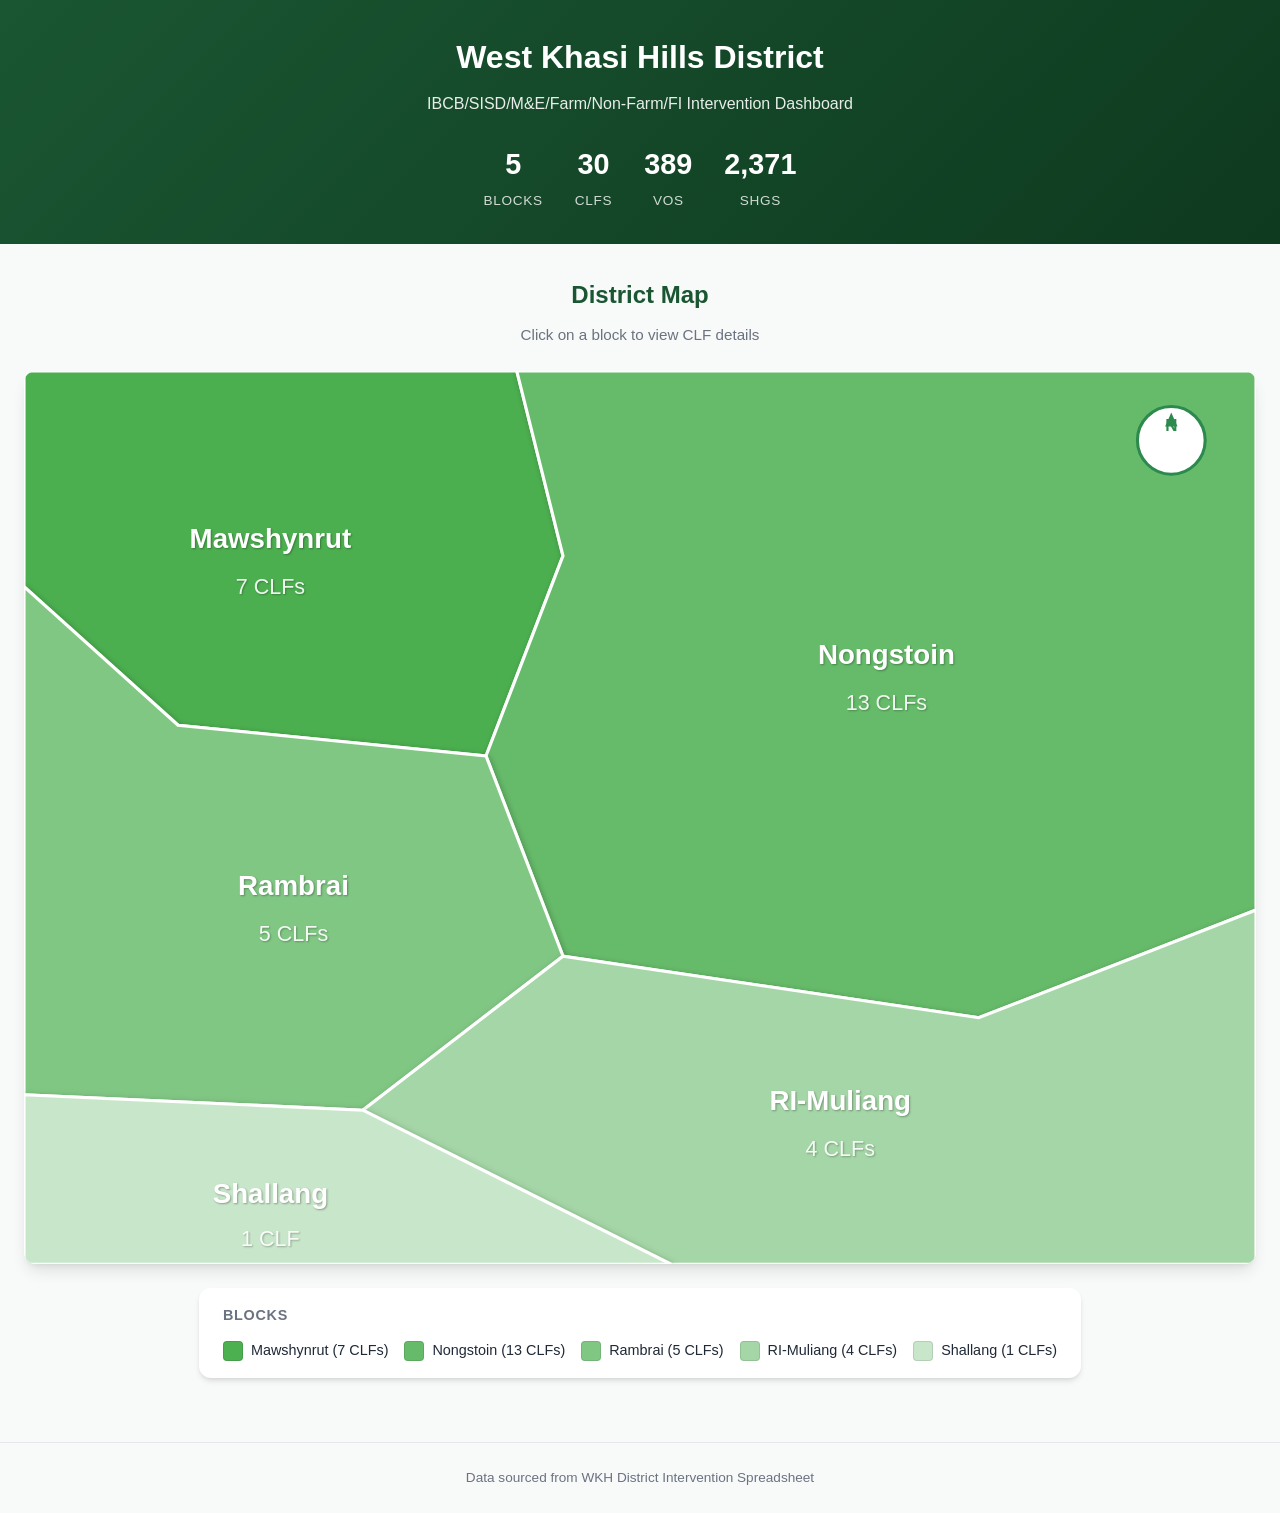
==== block.html @ 67abf34e "WKH District Intervention Dashboard - Interactive map with block-wise CLF data" ====
<!DOCTYPE html>
<html lang="en">
<head>
  <meta charset="UTF-8">
  <meta name="viewport" content="width=device-width, initial-scale=1.0">
  <title>Block Details - WKH Dashboard</title>
  <link rel="stylesheet" href="css/style.css">
</head>
<body>
  <header class="header header-block">
    <div class="header-content">
      <div class="nav-bar">
        <a href="index.html" class="back-btn">&larr; Back to Map</a>
      </div>
      <h1 class="block-name" id="blockName"></h1>
      <p class="block-subtitle" id="blockSubtitle"></p>
      <div class="block-summary" id="blockSummary"></div>
    </div>
  </header>

  <main class="main">
    <section class="clf-section">
      <h2 class="section-title">CLF Details</h2>
      <div class="clf-grid" id="clfGrid"></div>
    </section>
  </main>

  <div class="modal" id="interventionModal">
    <div class="modal-content">
      <div class="modal-header">
        <h3 class="modal-title" id="modalTitle"></h3>
        <button class="modal-close" id="modalClose">&times;</button>
      </div>
      <div class="modal-body" id="modalBody"></div>
    </div>
  </div>

  <footer class="footer">
    <p>Data sourced from WKH District Intervention Spreadsheet</p>
  </footer>

  <script src="js/data.js"></script>
  <script src="js/block.js"></script>
</body>
</html>
---- css/style.css ----
:root {
  --primary: #1a5632;
  --primary-light: #2d8a4e;
  --primary-dark: #0e3a1f;
  --accent: #f59e0b;
  --bg: #f8faf9;
  --card-bg: #ffffff;
  --text: #1f2937;
  --text-light: #6b7280;
  --border: #e5e7eb;
  --shadow: 0 4px 6px -1px rgba(0, 0, 0, 0.1), 0 2px 4px -2px rgba(0, 0, 0, 0.1);
  --shadow-lg: 0 10px 15px -3px rgba(0, 0, 0, 0.1), 0 4px 6px -4px rgba(0, 0, 0, 0.1);
  --radius: 12px;
  --heat-1: #d1fae5;
  --heat-2: #a7f3d0;
  --heat-3: #6ee7b7;
  --heat-4: #34d399;
  --heat-5: #10b981;
}

* {
  margin: 0;
  padding: 0;
  box-sizing: border-box;
}

body {
  font-family: 'Segoe UI', Tahoma, Geneva, Verdana, sans-serif;
  background: var(--bg);
  color: var(--text);
  line-height: 1.6;
  min-height: 100vh;
}

.header {
  background: linear-gradient(135deg, var(--primary) 0%, var(--primary-dark) 100%);
  color: white;
  padding: 2rem 1.5rem;
  text-align: center;
}

.header-block {
  padding-bottom: 1rem;
}

.header-content {
  max-width: 1200px;
  margin: 0 auto;
}

.nav-bar {
  margin-bottom: 1rem;
}

.back-btn {
  color: white;
  text-decoration: none;
  font-size: 0.95rem;
  opacity: 0.9;
  display: inline-flex;
  align-items: center;
  gap: 0.5rem;
  padding: 0.5rem 1rem;
  border-radius: 6px;
  transition: all 0.2s;
}

.back-btn:hover {
  background: rgba(255, 255, 255, 0.15);
  opacity: 1;
}

.district-name, .block-name {
  font-size: 2rem;
  font-weight: 700;
  margin-bottom: 0.5rem;
}

.subtitle, .block-subtitle {
  font-size: 1rem;
  opacity: 0.9;
  margin-bottom: 1.5rem;
}

.summary-stats, .block-summary {
  display: flex;
  justify-content: center;
  gap: 2rem;
  flex-wrap: wrap;
}

.stat-item {
  text-align: center;
}

.stat-value {
  font-size: 1.8rem;
  font-weight: 700;
  display: block;
}

.stat-label {
  font-size: 0.85rem;
  opacity: 0.8;
  text-transform: uppercase;
  letter-spacing: 0.05em;
}

.main {
  max-width: 1200px;
  margin: 0 auto;
  padding: 2rem 1.5rem;
}

.section-title {
  font-size: 1.5rem;
  color: var(--primary);
  margin-bottom: 0.5rem;
}

.section-subtitle {
  color: var(--text-light);
  margin-bottom: 1.5rem;
  font-size: 0.95rem;
}

/* Map Section */
.map-section {
  text-align: center;
}

.map-container {
  display: flex;
  flex-direction: column;
  align-items: center;
  gap: 1.5rem;
}

#districtMap {
  width: 100%;
  height: auto;
  background: white;
  border-radius: var(--radius);
  box-shadow: var(--shadow-lg);
  display: block;
}

.block-group {
  cursor: pointer;
  transition: all 0.3s ease;
}

.block-group:hover .block-area {
  filter: brightness(1.1);
  stroke-width: 3;
  stroke: var(--primary-dark);
}

.block-area {
  transition: all 0.3s ease;
}

.block-label {
  font-size: 16px;
  font-weight: 600;
  fill: white;
  pointer-events: none;
  text-shadow: 1px 1px 2px rgba(0, 0, 0, 0.3);
}

.block-clfs {
  font-size: 12px;
  fill: white;
  pointer-events: none;
  opacity: 0.9;
  text-shadow: 1px 1px 2px rgba(0, 0, 0, 0.3);
}

.district-label {
  font-size: 20px;
  font-weight: 700;
  fill: var(--primary-dark);
  letter-spacing: 2px;
}

.map-legend {
  background: white;
  padding: 1rem 1.5rem;
  border-radius: var(--radius);
  box-shadow: var(--shadow);
  text-align: left;
}

.map-legend h3 {
  font-size: 0.9rem;
  color: var(--text-light);
  margin-bottom: 0.75rem;
  text-transform: uppercase;
  letter-spacing: 0.05em;
}

.legend-items {
  display: flex;
  flex-wrap: wrap;
  gap: 1rem;
}

.legend-item {
  display: flex;
  align-items: center;
  gap: 0.5rem;
  font-size: 0.9rem;
}

.legend-color {
  width: 20px;
  height: 20px;
  border-radius: 4px;
  border: 1px solid rgba(0, 0, 0, 0.1);
}

/* CLF Grid */
.clf-section {
  margin-top: 1rem;
}

.clf-grid {
  display: grid;
  gap: 1.25rem;
}

.clf-card {
  background: var(--card-bg);
  border-radius: var(--radius);
  padding: 1.5rem;
  box-shadow: var(--shadow);
  border: 1px solid var(--border);
  transition: all 0.2s;
}

.clf-card:hover {
  box-shadow: var(--shadow-lg);
  border-color: var(--primary-light);
}

.clf-header {
  display: flex;
  justify-content: space-between;
  align-items: flex-start;
  gap: 1rem;
  margin-bottom: 1.25rem;
  padding-bottom: 1rem;
  border-bottom: 1px solid var(--border);
}

.clf-name {
  font-size: 1.1rem;
  font-weight: 600;
  color: var(--primary-dark);
  flex: 1;
  line-height: 1.4;
}

.clf-counts {
  display: flex;
  gap: 0.75rem;
  flex-shrink: 0;
}

.count-badge {
  display: flex;
  flex-direction: column;
  align-items: center;
  padding: 0.75rem 1rem;
  border-radius: 8px;
  min-width: 70px;
}

.count-badge.vo {
  background: #dbeafe;
}

.count-badge.shg {
  background: #fef3c7;
}

.count-icon {
  font-size: 1.2rem;
  margin-bottom: 0.25rem;
}

.count-value {
  font-size: 1.4rem;
  font-weight: 700;
  color: var(--text);
}

.count-label {
  font-size: 0.75rem;
  color: var(--text-light);
  text-transform: uppercase;
}

.intervention-buttons {
  display: flex;
  gap: 0.75rem;
  flex-wrap: wrap;
}

.intervention-btn {
  display: flex;
  align-items: center;
  gap: 0.5rem;
  padding: 0.75rem 1.25rem;
  border: 2px solid var(--border);
  background: white;
  border-radius: 8px;
  cursor: pointer;
  font-size: 0.9rem;
  font-weight: 500;
  transition: all 0.2s;
}

.intervention-btn:hover {
  transform: translateY(-2px);
  box-shadow: var(--shadow);
}

.intervention-btn.farm {
  border-color: #86efac;
  color: #166534;
}

.intervention-btn.farm:hover {
  background: #dcfce7;
}

.intervention-btn.nonfarm {
  border-color: #fcd34d;
  color: #92400e;
}

.intervention-btn.nonfarm:hover {
  background: #fef9c3;
}

.intervention-btn.fi {
  border-color: #93c5fd;
  color: #1e40af;
}

.intervention-btn.fi:hover {
  background: #dbeafe;
}

.btn-icon {
  font-size: 1.1rem;
}

.btn-text {
  font-weight: 600;
}

/* Modal */
.modal {
  position: fixed;
  top: 0;
  left: 0;
  right: 0;
  bottom: 0;
  background: rgba(0, 0, 0, 0.5);
  display: flex;
  align-items: center;
  justify-content: center;
  z-index: 1000;
  opacity: 0;
  visibility: hidden;
  transition: all 0.3s;
}

.modal.active {
  opacity: 1;
  visibility: visible;
}

.modal-content {
  background: white;
  border-radius: var(--radius);
  width: 90%;
  max-width: 600px;
  max-height: 90vh;
  overflow: hidden;
  transform: translateY(20px);
  transition: all 0.3s;
  box-shadow: var(--shadow-lg);
}

.modal.active .modal-content {
  transform: translateY(0);
}

.modal-header {
  display: flex;
  justify-content: space-between;
  align-items: center;
  padding: 1.25rem 1.5rem;
  border-bottom: 1px solid var(--border);
  background: var(--bg);
}

.modal-title {
  font-size: 1.1rem;
  color: var(--primary-dark);
  flex: 1;
  padding-right: 1rem;
}

.modal-close {
  background: none;
  border: none;
  font-size: 1.5rem;
  cursor: pointer;
  color: var(--text-light);
  width: 36px;
  height: 36px;
  display: flex;
  align-items: center;
  justify-content: center;
  border-radius: 50%;
  transition: all 0.2s;
}

.modal-close:hover {
  background: var(--border);
  color: var(--text);
}

.modal-body {
  padding: 1.5rem;
  overflow-y: auto;
  max-height: calc(90vh - 80px);
}

.intervention-detail {
  display: flex;
  flex-direction: column;
  gap: 1rem;
}

.detail-row {
  display: flex;
  flex-direction: column;
  gap: 0.25rem;
}

.detail-label {
  font-size: 0.85rem;
  color: var(--text-light);
  text-transform: uppercase;
  letter-spacing: 0.05em;
}

.detail-value {
  font-size: 1rem;
  color: var(--text);
}

.detail-image {
  margin-top: 0.5rem;
}

.intervention-image {
  width: 100%;
  max-height: 300px;
  object-fit: cover;
  border-radius: 8px;
}

.intervention-placeholder {
  width: 100%;
  height: 150px;
  background: linear-gradient(135deg, var(--heat-1) 0%, var(--heat-2) 100%);
  border-radius: 8px;
  display: flex;
  flex-direction: column;
  align-items: center;
  justify-content: center;
  color: var(--text-light);
  gap: 0.5rem;
}

.placeholder-icon {
  font-size: 2rem;
}

/* Footer */
.footer {
  text-align: center;
  padding: 1.5rem;
  color: var(--text-light);
  font-size: 0.85rem;
  border-top: 1px solid var(--border);
  margin-top: 2rem;
}

/* Responsive - Tablet */
@media (max-width: 900px) {
  .block-label {
    font-size: 14px;
  }

  .block-clfs {
    font-size: 11px;
  }
}

/* Responsive - Mobile Landscape */
@media (max-width: 768px) {
  .header {
    padding: 1.5rem 1rem;
  }

  .district-name, .block-name {
    font-size: 1.5rem;
  }

  .subtitle, .block-subtitle {
    font-size: 0.9rem;
  }

  .summary-stats, .block-summary {
    gap: 1rem;
  }

  .stat-value {
    font-size: 1.4rem;
  }

  .stat-label {
    font-size: 0.75rem;
  }

  .main {
    padding: 1.25rem;
  }

  .section-title {
    font-size: 1.25rem;
  }

  .block-label {
    font-size: 12px;
  }

  .block-clfs {
    font-size: 9px;
  }

  .clf-header {
    flex-direction: column;
  }

  .clf-counts {
    width: 100%;
    justify-content: flex-start;
  }

  .intervention-buttons {
    width: 100%;
  }

  .intervention-btn {
    flex: 1;
    justify-content: center;
    min-width: 100px;
  }

  .legend-items {
    gap: 0.75rem;
  }

  .legend-item {
    font-size: 0.8rem;
  }

  .legend-color {
    width: 16px;
    height: 16px;
  }
}

/* Responsive - Mobile Portrait */
@media (max-width: 480px) {
  .header {
    padding: 1.25rem 0.75rem;
  }

  .district-name, .block-name {
    font-size: 1.3rem;
  }

  .main {
    padding: 0.75rem;
  }

  .summary-stats, .block-summary {
    flex-direction: column;
    gap: 0.75rem;
  }

  .stat-value {
    font-size: 1.2rem;
  }

  .block-label {
    font-size: 10px;
  }

  .block-clfs {
    font-size: 8px;
  }

  .map-legend {
    padding: 0.75rem 1rem;
  }

  .map-legend h3 {
    font-size: 0.8rem;
  }

  .legend-items {
    gap: 0.5rem;
  }

  .legend-item {
    font-size: 0.7rem;
    gap: 0.35rem;
  }

  .legend-color {
    width: 12px;
    height: 12px;
  }

  .clf-card {
    padding: 1rem;
  }

  .clf-name {
    font-size: 0.95rem;
  }

  .count-badge {
    flex-direction: row;
    min-width: auto;
    gap: 0.5rem;
    padding: 0.5rem 0.75rem;
  }

  .count-icon {
    margin-bottom: 0;
  }

  .count-value {
    font-size: 1.1rem;
  }

  .count-label {
    font-size: 0.7rem;
  }

  .intervention-btn {
    padding: 0.6rem 0.75rem;
    font-size: 0.8rem;
  }

  .btn-icon {
    font-size: 0.9rem;
  }

  .modal-content {
    width: 95%;
    max-height: 95vh;
  }

  .modal-header {
    padding: 1rem;
  }

  .modal-title {
    font-size: 0.95rem;
  }

  .modal-body {
    padding: 1rem;
  }
}

/* Responsive - Very Small Screens */
@media (max-width: 360px) {
  .district-name, .block-name {
    font-size: 1.1rem;
  }

  .stat-value {
    font-size: 1rem;
  }

  .block-label {
    font-size: 8px;
  }

  .block-clfs {
    font-size: 7px;
  }
}

/* Tooltip */
.tooltip {
  position: fixed;
  background: var(--primary-dark);
  color: white;
  padding: 0.75rem 1rem;
  border-radius: 8px;
  font-size: 0.85rem;
  pointer-events: none;
  z-index: 1000;
  display: none;
  max-width: 300px;
  box-shadow: var(--shadow-lg);
}

.tooltip::after {
  content: '';
  position: absolute;
  top: 100%;
  left: 50%;
  transform: translateX(-50%);
  border: 6px solid transparent;
  border-top-color: var(--primary-dark);
}

.tooltip-title {
  font-weight: 600;
  margin-bottom: 0.3rem;
}

.tooltip-stats {
  display: flex;
  gap: 1rem;
  font-size: 0.8rem;
  opacity: 0.9;
}

/* Responsive - Large Screens */
@media (min-width: 1200px) {
  .main {
    max-width: 1400px;
  }

  .block-label {
    font-size: 18px;
  }

  .block-clfs {
    font-size: 14px;
  }
}

/* Responsive - Extra Large Screens */
@media (min-width: 1600px) {
  .block-label {
    font-size: 20px;
  }

  .block-clfs {
    font-size: 15px;
  }
}
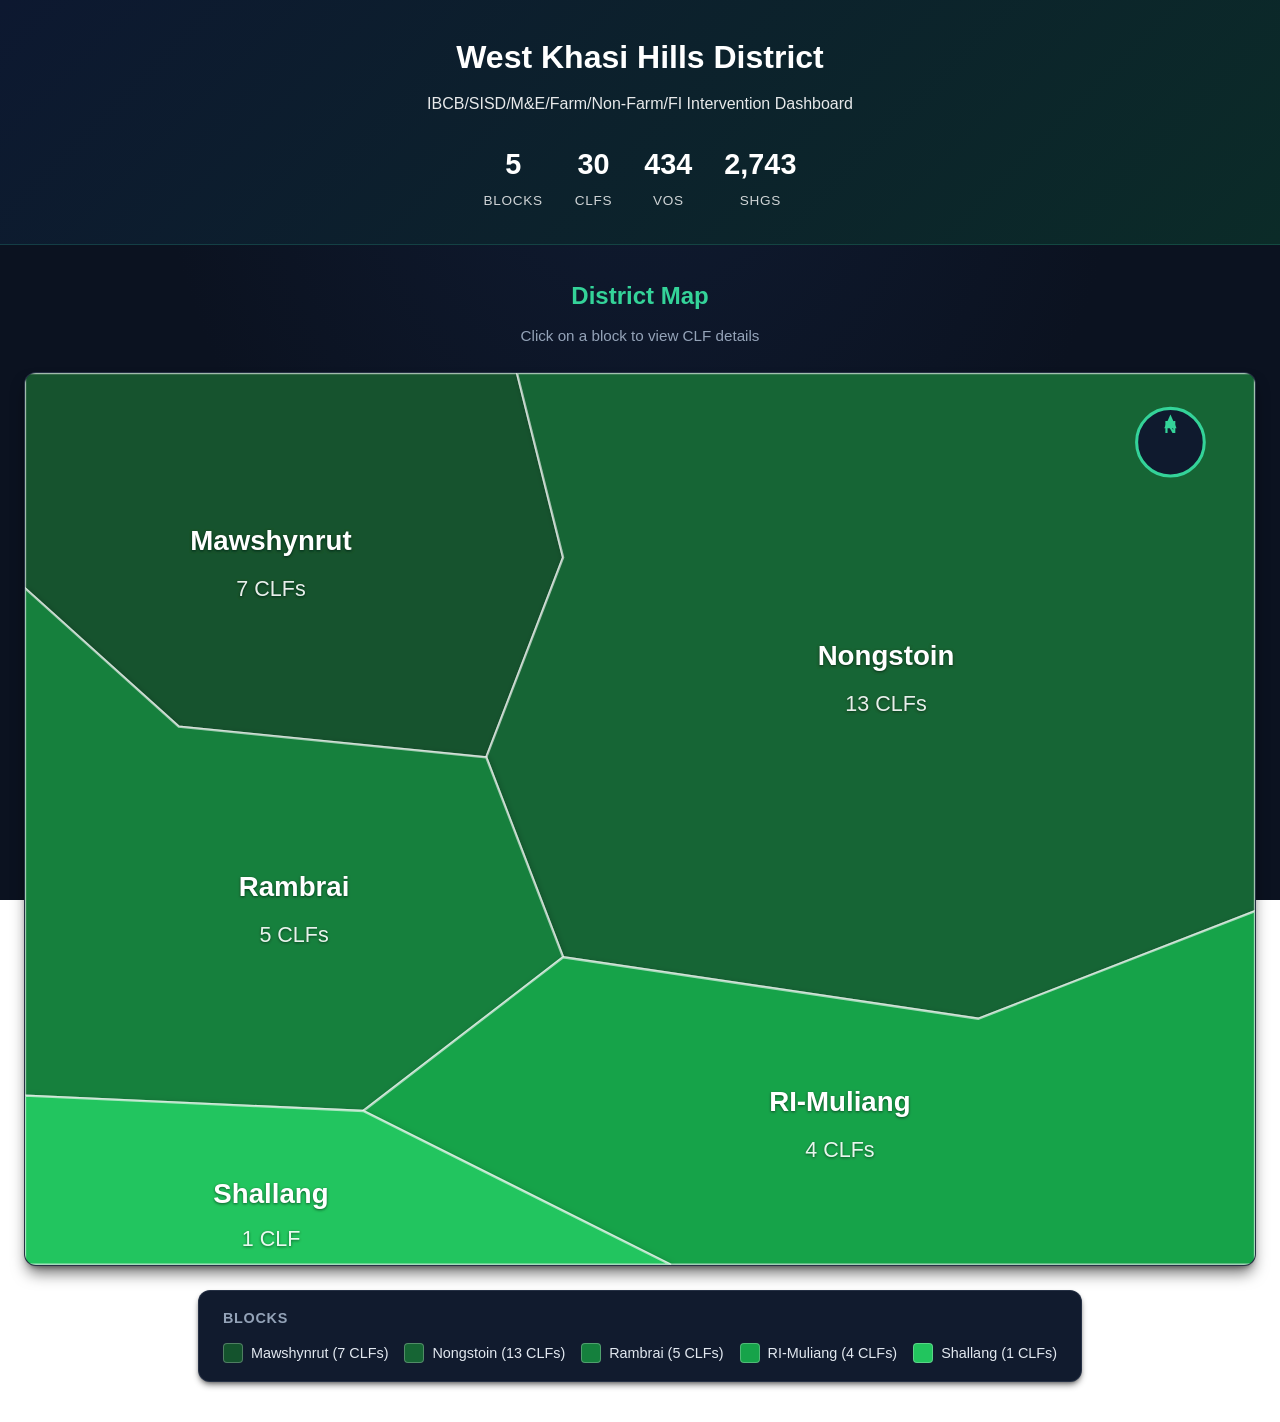
==== commit 470b927b: "Cache-bust asset URLs to prevent stale tooltip JS" ====
--- a/block.html
+++ b/block.html
@@ -4,7 +4,7 @@
   <meta charset="UTF-8">
   <meta name="viewport" content="width=device-width, initial-scale=1.0">
   <title>Block Details - WKH Dashboard</title>
-  <link rel="stylesheet" href="css/style.css">
+  <link rel="stylesheet" href="css/style.css?v=20260806a">
 </head>
 <body>
   <header class="header header-block">
@@ -39,7 +39,7 @@
     <p>Data sourced from WKH District Intervention Spreadsheet</p>
   </footer>
 
-  <script src="js/data.js"></script>
-  <script src="js/block.js"></script>
+  <script src="js/data.js?v=20260806a"></script>
+  <script src="js/block.js?v=20260806a"></script>
 </body>
 </html>
--- a/css/style.css
+++ b/css/style.css
@@ -1,21 +1,23 @@
 :root {
-  --primary: #1a5632;
-  --primary-light: #2d8a4e;
-  --primary-dark: #0e3a1f;
-  --accent: #f59e0b;
-  --bg: #f8faf9;
-  --card-bg: #ffffff;
-  --text: #1f2937;
-  --text-light: #6b7280;
-  --border: #e5e7eb;
-  --shadow: 0 4px 6px -1px rgba(0, 0, 0, 0.1), 0 2px 4px -2px rgba(0, 0, 0, 0.1);
-  --shadow-lg: 0 10px 15px -3px rgba(0, 0, 0, 0.1), 0 4px 6px -4px rgba(0, 0, 0, 0.1);
+  --primary: #34d399;
+  --primary-light: #6ee7b7;
+  --primary-dark: #10b981;
+  --accent: #fbbf24;
+  --bg: #0b1220;
+  --bg-elevated: #0f1a2e;
+  --card-bg: #111b2e;
+  --text: #e2e8f0;
+  --text-light: #94a3b8;
+  --border: rgba(148, 163, 184, 0.16);
+  --border-strong: rgba(148, 163, 184, 0.28);
+  --shadow: 0 4px 6px -1px rgba(0, 0, 0, 0.45), 0 2px 4px -2px rgba(0, 0, 0, 0.45);
+  --shadow-lg: 0 10px 15px -3px rgba(0, 0, 0, 0.55), 0 4px 6px -4px rgba(0, 0, 0, 0.55);
   --radius: 12px;
-  --heat-1: #d1fae5;
-  --heat-2: #a7f3d0;
-  --heat-3: #6ee7b7;
-  --heat-4: #34d399;
-  --heat-5: #10b981;
+  --heat-1: rgba(52, 211, 153, 0.12);
+  --heat-2: rgba(52, 211, 153, 0.3);
+  --heat-3: rgba(52, 211, 153, 0.45);
+  --heat-4: rgba(52, 211, 153, 0.6);
+  --heat-5: rgba(52, 211, 153, 0.8);
 }
 
 * {
@@ -26,17 +28,40 @@
 
 body {
   font-family: 'Segoe UI', Tahoma, Geneva, Verdana, sans-serif;
-  background: var(--bg);
+  background: radial-gradient(ellipse at top, #101c33 0%, var(--bg) 55%);
+  background-attachment: fixed;
   color: var(--text);
   line-height: 1.6;
   min-height: 100vh;
 }
 
+::-webkit-scrollbar {
+  width: 10px;
+}
+
+::-webkit-scrollbar-track {
+  background: var(--bg);
+}
+
+::-webkit-scrollbar-thumb {
+  background: #1f2d44;
+  border-radius: 6px;
+}
+
+::-webkit-scrollbar-thumb:hover {
+  background: #2b3d5c;
+}
+
+::selection {
+  background: rgba(52, 211, 153, 0.3);
+}
+
 .header {
-  background: linear-gradient(135deg, var(--primary) 0%, var(--primary-dark) 100%);
+  background: linear-gradient(135deg, #0d1830 0%, #0b2b28 100%);
   color: white;
   padding: 2rem 1.5rem;
   text-align: center;
+  border-bottom: 1px solid rgba(52, 211, 153, 0.2);
 }
 
 .header-block {
@@ -139,9 +164,10 @@
 #districtMap {
   width: 100%;
   height: auto;
-  background: white;
+  background: var(--card-bg);
   border-radius: var(--radius);
   box-shadow: var(--shadow-lg);
+  border: 1px solid var(--border);
   display: block;
 }
 
@@ -165,7 +191,7 @@
   font-weight: 600;
   fill: white;
   pointer-events: none;
-  text-shadow: 1px 1px 2px rgba(0, 0, 0, 0.3);
+  text-shadow: 0 1px 3px rgba(0, 0, 0, 0.55);
 }
 
 .block-clfs {
@@ -173,7 +199,7 @@
   fill: white;
   pointer-events: none;
   opacity: 0.9;
-  text-shadow: 1px 1px 2px rgba(0, 0, 0, 0.3);
+  text-shadow: 0 1px 3px rgba(0, 0, 0, 0.55);
 }
 
 .district-label {
@@ -184,10 +210,11 @@
 }
 
 .map-legend {
-  background: white;
+  background: var(--card-bg);
   padding: 1rem 1.5rem;
   border-radius: var(--radius);
   box-shadow: var(--shadow);
+  border: 1px solid var(--border);
   text-align: left;
 }
 
@@ -216,7 +243,7 @@
   width: 20px;
   height: 20px;
   border-radius: 4px;
-  border: 1px solid rgba(0, 0, 0, 0.1);
+  border: 1px solid rgba(255, 255, 255, 0.25);
 }
 
 /* CLF Grid */
@@ -256,13 +283,15 @@
 .clf-name {
   font-size: 1.1rem;
   font-weight: 600;
-  color: var(--primary-dark);
+  color: var(--primary-light);
   flex: 1;
   line-height: 1.4;
 }
 
 .clf-counts {
   display: flex;
+  flex-wrap: wrap;
+  justify-content: flex-end;
   gap: 0.75rem;
   flex-shrink: 0;
 }
@@ -277,11 +306,34 @@
 }
 
 .count-badge.vo {
-  background: #dbeafe;
+  background: rgba(59, 130, 246, 0.16);
 }
 
 .count-badge.shg {
-  background: #fef3c7;
+  background: rgba(245, 158, 11, 0.16);
+}
+
+.count-badge.vill {
+  background: rgba(16, 185, 129, 0.16);
+}
+
+.count-badge.actual {
+  background: rgba(168, 85, 247, 0.16);
+}
+
+.clf-meta {
+  display: flex;
+  flex-wrap: wrap;
+  gap: 0.4rem 1.25rem;
+  margin-bottom: 1rem;
+  font-size: 0.82rem;
+  color: var(--text-light);
+}
+
+.clf-meta-item {
+  display: inline-flex;
+  align-items: center;
+  gap: 0.35rem;
 }
 
 .count-icon {
@@ -313,7 +365,7 @@
   gap: 0.5rem;
   padding: 0.75rem 1.25rem;
   border: 2px solid var(--border);
-  background: white;
+  background: var(--card-bg);
   border-radius: 8px;
   cursor: pointer;
   font-size: 0.9rem;
@@ -327,30 +379,39 @@
 }
 
 .intervention-btn.farm {
-  border-color: #86efac;
-  color: #166534;
+  border-color: #34d399;
+  color: #6ee7b7;
 }
 
 .intervention-btn.farm:hover {
-  background: #dcfce7;
+  background: rgba(52, 211, 153, 0.14);
 }
 
 .intervention-btn.nonfarm {
-  border-color: #fcd34d;
-  color: #92400e;
+  border-color: #fbbf24;
+  color: #fcd34d;
 }
 
 .intervention-btn.nonfarm:hover {
-  background: #fef9c3;
+  background: rgba(251, 191, 36, 0.14);
 }
 
 .intervention-btn.fi {
-  border-color: #93c5fd;
-  color: #1e40af;
+  border-color: #60a5fa;
+  color: #93c5fd;
 }
 
 .intervention-btn.fi:hover {
-  background: #dbeafe;
+  background: rgba(96, 165, 250, 0.14);
+}
+
+.intervention-btn.sisd {
+  border-color: #c084fc;
+  color: #d8b4fe;
+}
+
+.intervention-btn.sisd:hover {
+  background: rgba(192, 132, 252, 0.14);
 }
 
 .btn-icon {
@@ -384,7 +445,7 @@
 }
 
 .modal-content {
-  background: white;
+  background: var(--card-bg);
   border-radius: var(--radius);
   width: 90%;
   max-width: 600px;
@@ -393,6 +454,7 @@
   transform: translateY(20px);
   transition: all 0.3s;
   box-shadow: var(--shadow-lg);
+  border: 1px solid var(--border);
 }
 
 .modal.active .modal-content {
@@ -405,12 +467,12 @@
   align-items: center;
   padding: 1.25rem 1.5rem;
   border-bottom: 1px solid var(--border);
-  background: var(--bg);
+  background: var(--bg-elevated);
 }
 
 .modal-title {
   font-size: 1.1rem;
-  color: var(--primary-dark);
+  color: var(--primary-light);
   flex: 1;
   padding-right: 1rem;
 }
@@ -431,7 +493,7 @@
 }
 
 .modal-close:hover {
-  background: var(--border);
+  background: var(--border-strong);
   color: var(--text);
 }
 
@@ -476,6 +538,41 @@
   border-radius: 8px;
 }
 
+.folder-embed-wrapper {
+  display: flex;
+  flex-direction: column;
+  gap: 0.75rem;
+}
+
+.folder-embed {
+  width: 100%;
+  height: 320px;
+  border: 1px solid var(--border);
+  border-radius: 8px;
+  background: var(--bg-elevated);
+}
+
+.folder-link {
+  display: inline-flex;
+  align-items: center;
+  justify-content: center;
+  gap: 0.5rem;
+  padding: 0.6rem 1rem;
+  border: 1px solid var(--border-strong);
+  border-radius: 8px;
+  color: var(--primary-light);
+  text-decoration: none;
+  font-size: 0.9rem;
+  font-weight: 600;
+  background: rgba(52, 211, 153, 0.08);
+  transition: all 0.2s;
+}
+
+.folder-link:hover {
+  background: rgba(52, 211, 153, 0.16);
+  border-color: var(--primary);
+}
+
 .intervention-placeholder {
   width: 100%;
   height: 150px;
@@ -487,10 +584,17 @@
   justify-content: center;
   color: var(--text-light);
   gap: 0.5rem;
+  border: 1px solid var(--border);
 }
 
 .placeholder-icon {
   font-size: 2rem;
+}
+
+.placeholder-hint {
+  font-size: 0.8rem;
+  opacity: 0.7;
+  margin-top: 0.5rem;
 }
 
 /* Footer */
@@ -718,16 +822,17 @@
 /* Tooltip */
 .tooltip {
   position: fixed;
-  background: var(--primary-dark);
-  color: white;
+  background: var(--card-bg);
+  color: var(--text);
   padding: 0.75rem 1rem;
   border-radius: 8px;
   font-size: 0.85rem;
   pointer-events: none;
   z-index: 1000;
   display: none;
-  max-width: 300px;
+  max-width: 380px;
   box-shadow: var(--shadow-lg);
+  border: 1px solid var(--border-strong);
 }
 
 .tooltip::after {
@@ -737,7 +842,7 @@
   left: 50%;
   transform: translateX(-50%);
   border: 6px solid transparent;
-  border-top-color: var(--primary-dark);
+  border-top-color: var(--card-bg);
 }
 
 .tooltip-title {
@@ -747,7 +852,8 @@
 
 .tooltip-stats {
   display: flex;
-  gap: 1rem;
+  flex-wrap: wrap;
+  gap: 0.4rem 1rem;
   font-size: 0.8rem;
   opacity: 0.9;
 }
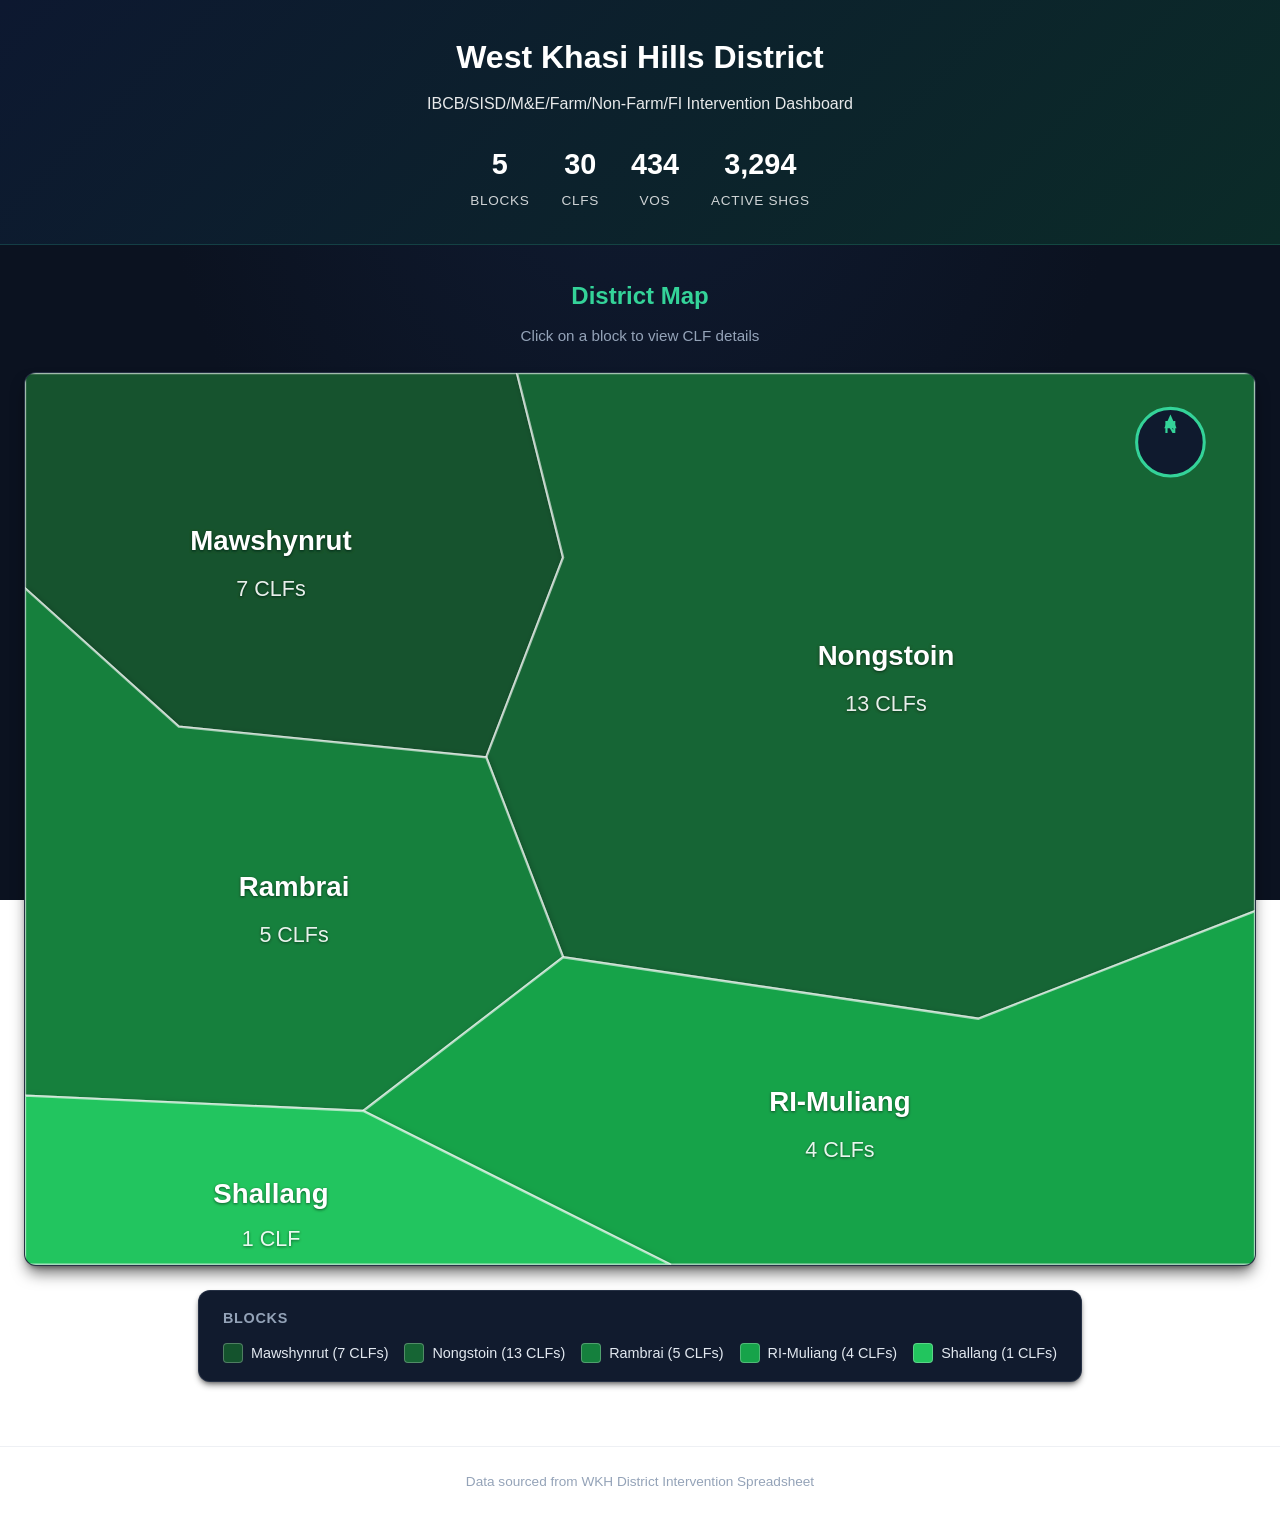
==== commit 78063987: "Replace SHG counts with Active SHG from D02 SHG export" ====
--- a/block.html
+++ b/block.html
@@ -4,7 +4,7 @@
   <meta charset="UTF-8">
   <meta name="viewport" content="width=device-width, initial-scale=1.0">
   <title>Block Details - WKH Dashboard</title>
-  <link rel="stylesheet" href="css/style.css?v=20260806a">
+  <link rel="stylesheet" href="css/style.css?v=20260806b">
 </head>
 <body>
   <header class="header header-block">
@@ -39,7 +39,7 @@
     <p>Data sourced from WKH District Intervention Spreadsheet</p>
   </footer>
 
-  <script src="js/data.js?v=20260806a"></script>
-  <script src="js/block.js?v=20260806a"></script>
+  <script src="js/data.js?v=20260806b"></script>
+  <script src="js/block.js?v=20260806b"></script>
 </body>
 </html>
--- a/css/style.css
+++ b/css/style.css
@@ -317,10 +317,6 @@
   background: rgba(16, 185, 129, 0.16);
 }
 
-.count-badge.actual {
-  background: rgba(168, 85, 247, 0.16);
-}
-
 .clf-meta {
   display: flex;
   flex-wrap: wrap;
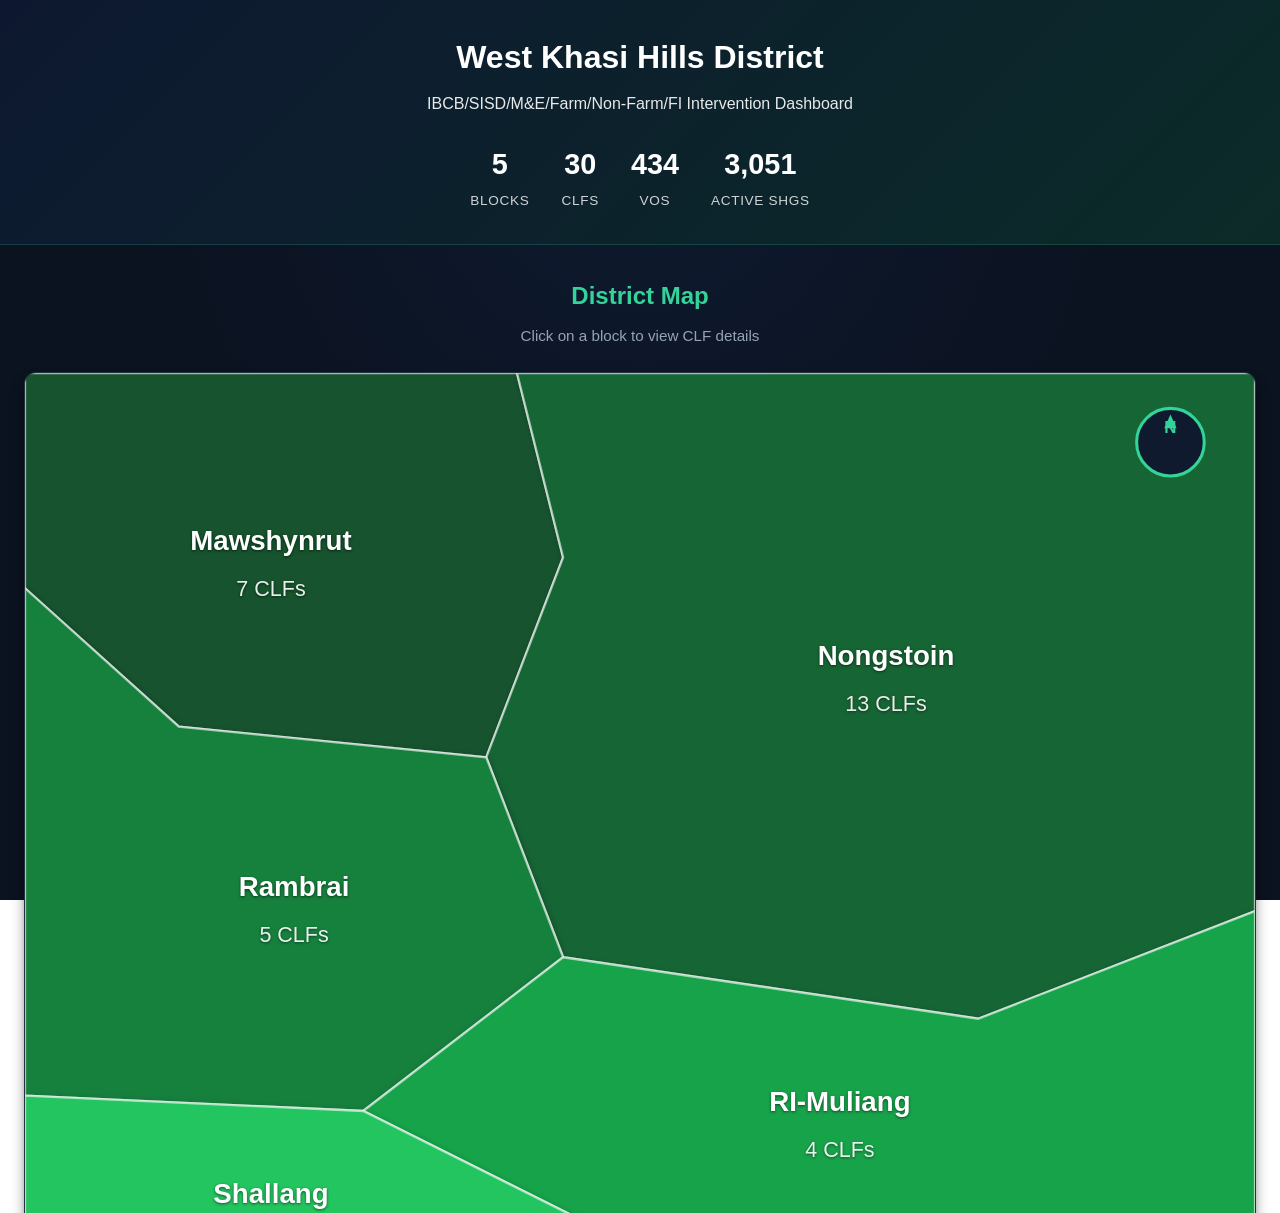
==== commit 9b877840: "Set Shallang block and NIASON CLF active SHG to 60 per D02 report" ====
--- a/block.html
+++ b/block.html
@@ -4,7 +4,7 @@
   <meta charset="UTF-8">
   <meta name="viewport" content="width=device-width, initial-scale=1.0">
   <title>Block Details - WKH Dashboard</title>
-  <link rel="stylesheet" href="css/style.css?v=20260806b">
+  <link rel="stylesheet" href="css/style.css?v=20260806c">
 </head>
 <body>
   <header class="header header-block">
@@ -39,7 +39,7 @@
     <p>Data sourced from WKH District Intervention Spreadsheet</p>
   </footer>
 
-  <script src="js/data.js?v=20260806b"></script>
-  <script src="js/block.js?v=20260806b"></script>
+  <script src="js/data.js?v=20260806c"></script>
+  <script src="js/block.js?v=20260806c"></script>
 </body>
 </html>
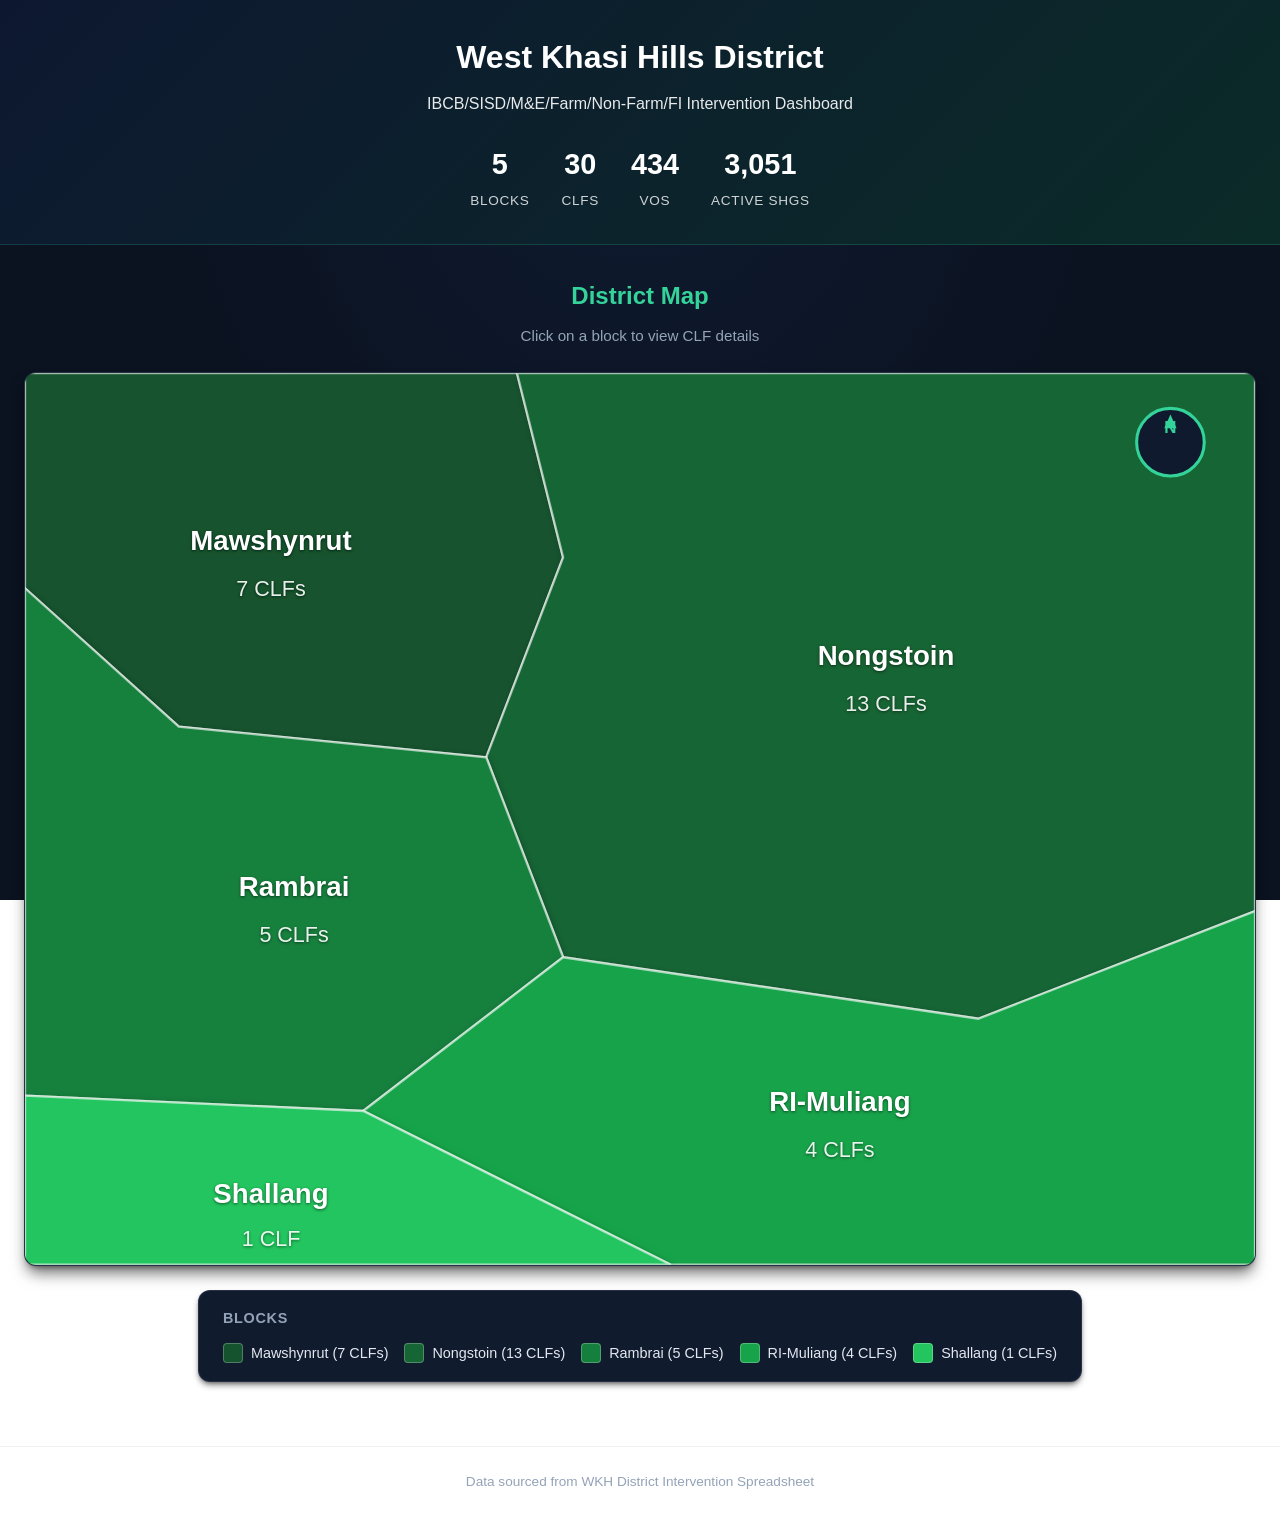
==== commit 9637e0b8: "Set KYNHUN and SHAT JINSHAI active SHG to D02 counts (0)" ====
--- a/block.html
+++ b/block.html
@@ -4,7 +4,7 @@
   <meta charset="UTF-8">
   <meta name="viewport" content="width=device-width, initial-scale=1.0">
   <title>Block Details - WKH Dashboard</title>
-  <link rel="stylesheet" href="css/style.css?v=20260806c">
+  <link rel="stylesheet" href="css/style.css?v=20260806d">
 </head>
 <body>
   <header class="header header-block">
@@ -39,7 +39,7 @@
     <p>Data sourced from WKH District Intervention Spreadsheet</p>
   </footer>
 
-  <script src="js/data.js?v=20260806c"></script>
-  <script src="js/block.js?v=20260806c"></script>
+  <script src="js/data.js?v=20260806d"></script>
+  <script src="js/block.js?v=20260806d"></script>
 </body>
 </html>
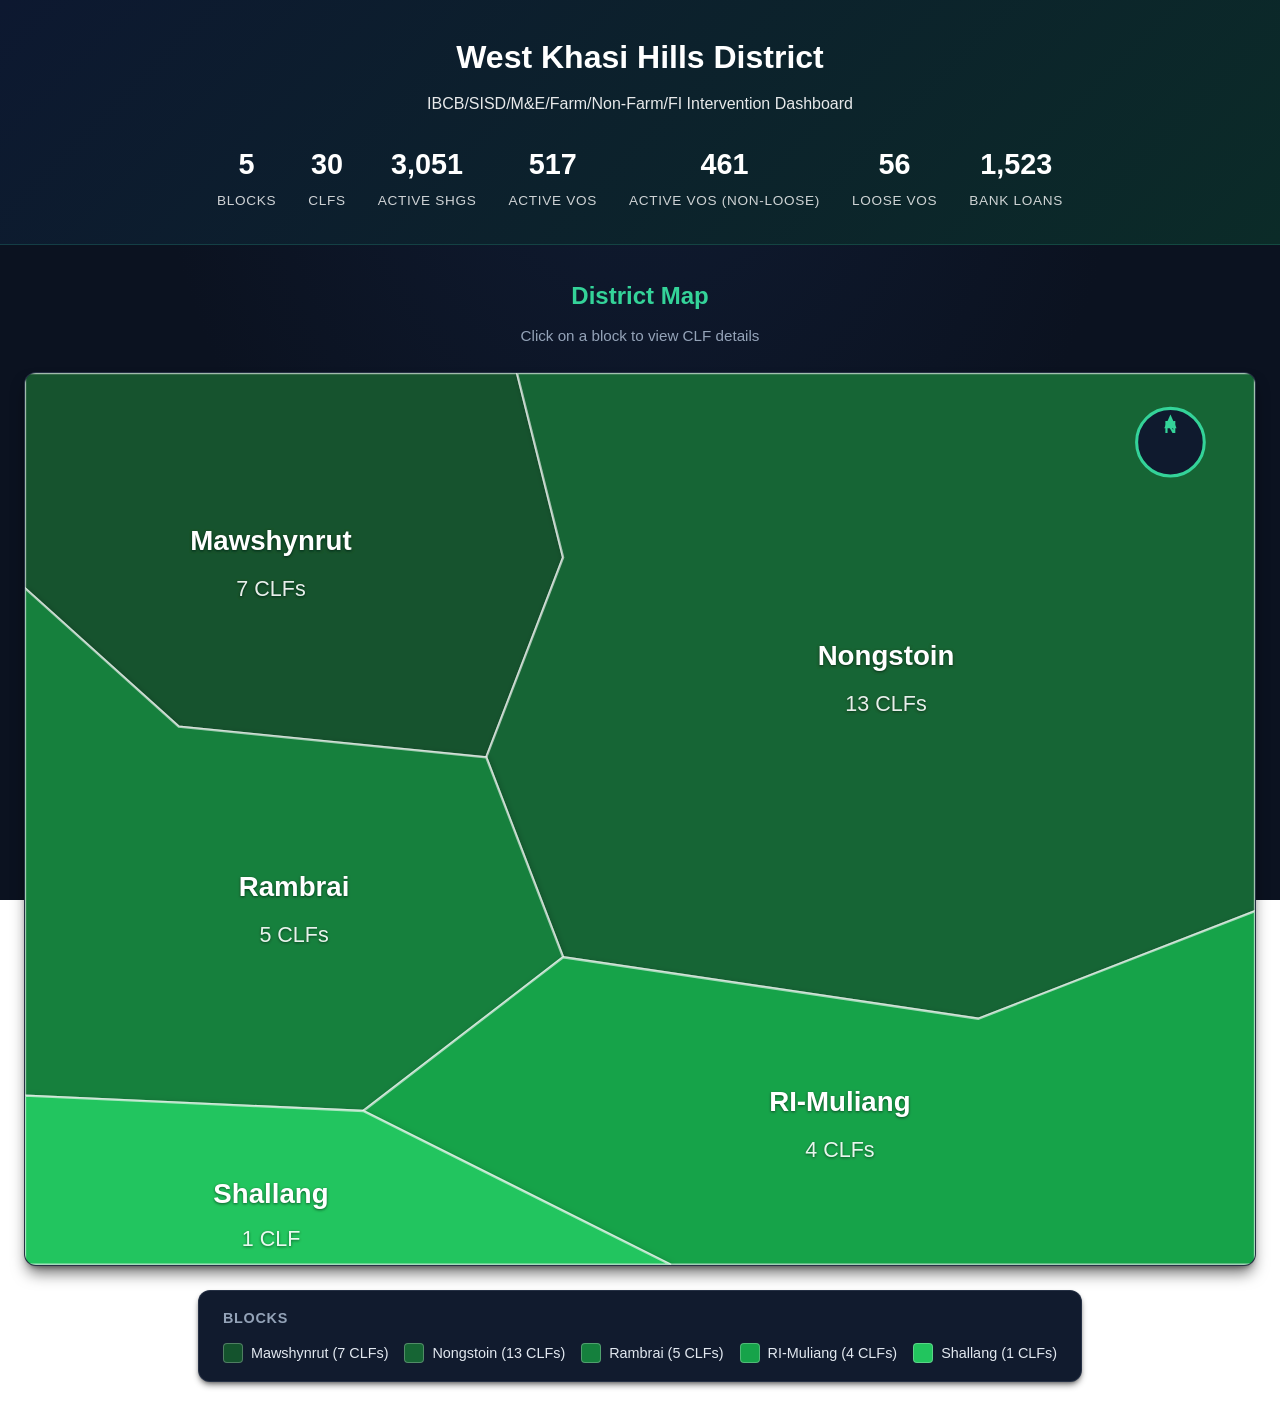
==== commit 0a5a1dbe: "Add Active/Loose VO stats from D03 report to dashboard Show Active VOs, Loose VOs and Active VOs (No" ====
--- a/block.html
+++ b/block.html
@@ -4,7 +4,7 @@
   <meta charset="UTF-8">
   <meta name="viewport" content="width=device-width, initial-scale=1.0">
   <title>Block Details - WKH Dashboard</title>
-  <link rel="stylesheet" href="css/style.css?v=20260806d">
+  <link rel="stylesheet" href="css/style.css?v=20260806e">
 </head>
 <body>
   <header class="header header-block">
@@ -39,7 +39,7 @@
     <p>Data sourced from WKH District Intervention Spreadsheet</p>
   </footer>
 
-  <script src="js/data.js?v=20260806d"></script>
-  <script src="js/block.js?v=20260806d"></script>
+  <script src="js/data.js?v=20260806e"></script>
+  <script src="js/block.js?v=20260806e"></script>
 </body>
 </html>
--- a/css/style.css
+++ b/css/style.css
@@ -313,6 +313,14 @@
   background: rgba(245, 158, 11, 0.16);
 }
 
+.count-badge.loan {
+  background: rgba(52, 211, 153, 0.16);
+}
+
+.count-badge.bc {
+  background: rgba(168, 85, 247, 0.16);
+}
+
 .count-badge.vill {
   background: rgba(16, 185, 129, 0.16);
 }
@@ -525,6 +533,50 @@
 
 .detail-image {
   margin-top: 0.5rem;
+}
+
+.detail-section {
+  margin-top: 0.5rem;
+}
+
+.detail-section-title {
+  font-size: 0.8rem;
+  color: var(--primary);
+  text-transform: uppercase;
+  letter-spacing: 0.05em;
+  margin-bottom: 0.75rem;
+  padding-bottom: 0.4rem;
+  border-bottom: 1px solid var(--border);
+}
+
+.fund-grid {
+  display: grid;
+  grid-template-columns: repeat(auto-fit, minmax(140px, 1fr));
+  gap: 0.75rem;
+  margin-bottom: 0.25rem;
+}
+
+.fund-tile {
+  background: var(--bg-elevated);
+  border: 1px solid var(--border);
+  border-radius: 8px;
+  padding: 0.85rem 1rem;
+  display: flex;
+  flex-direction: column;
+  gap: 0.25rem;
+}
+
+.fund-label {
+  font-size: 0.75rem;
+  color: var(--text-light);
+  text-transform: uppercase;
+  letter-spacing: 0.04em;
+}
+
+.fund-value {
+  font-size: 1.1rem;
+  font-weight: 700;
+  color: var(--primary-light);
 }
 
 .intervention-image {
